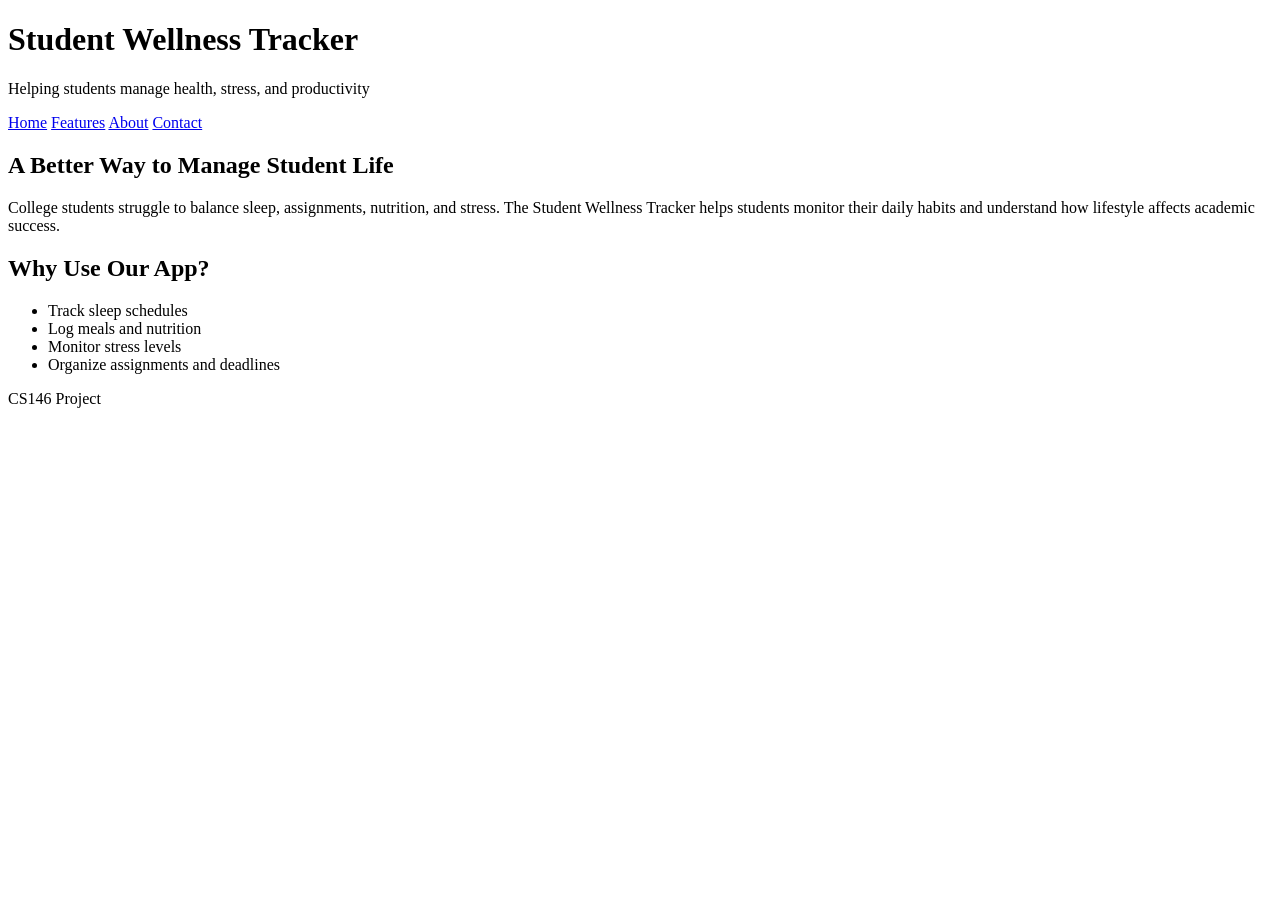
==== index.html @ 97828721 "Added homepage layout and navigation (#2)" ====
<!DOCTYPE html>
<html lang="en">
<head>
<meta charset="UTF-8">
<meta name="viewport" content="width=device-width, initial-scale=1.0">
<title>Student Wellness Tracker</title>
<link rel="stylesheet" href="css/style.css">
</head>

<body>

<header>
<h1>Student Wellness Tracker</h1>
<p>Helping students manage health, stress, and productivity</p>
</header>

<nav>
<a href="index.html">Home</a>
<a href="features.html">Features</a>
<a href="about.html">About</a>
<a href="contact.html">Contact</a>
</nav>

<main>

<section>
<h2>A Better Way to Manage Student Life</h2>
<p>
College students struggle to balance sleep, assignments, nutrition,
and stress. The Student Wellness Tracker helps students monitor
their daily habits and understand how lifestyle affects academic success.
</p>
</section>

<section>
<h2>Why Use Our App?</h2>

<ul>
<li>Track sleep schedules</li>
<li>Log meals and nutrition</li>
<li>Monitor stress levels</li>
<li>Organize assignments and deadlines</li>
</ul>

</section>

</main>

<footer>
<p>CS146 Project</p>
</footer>

</body>
</html>
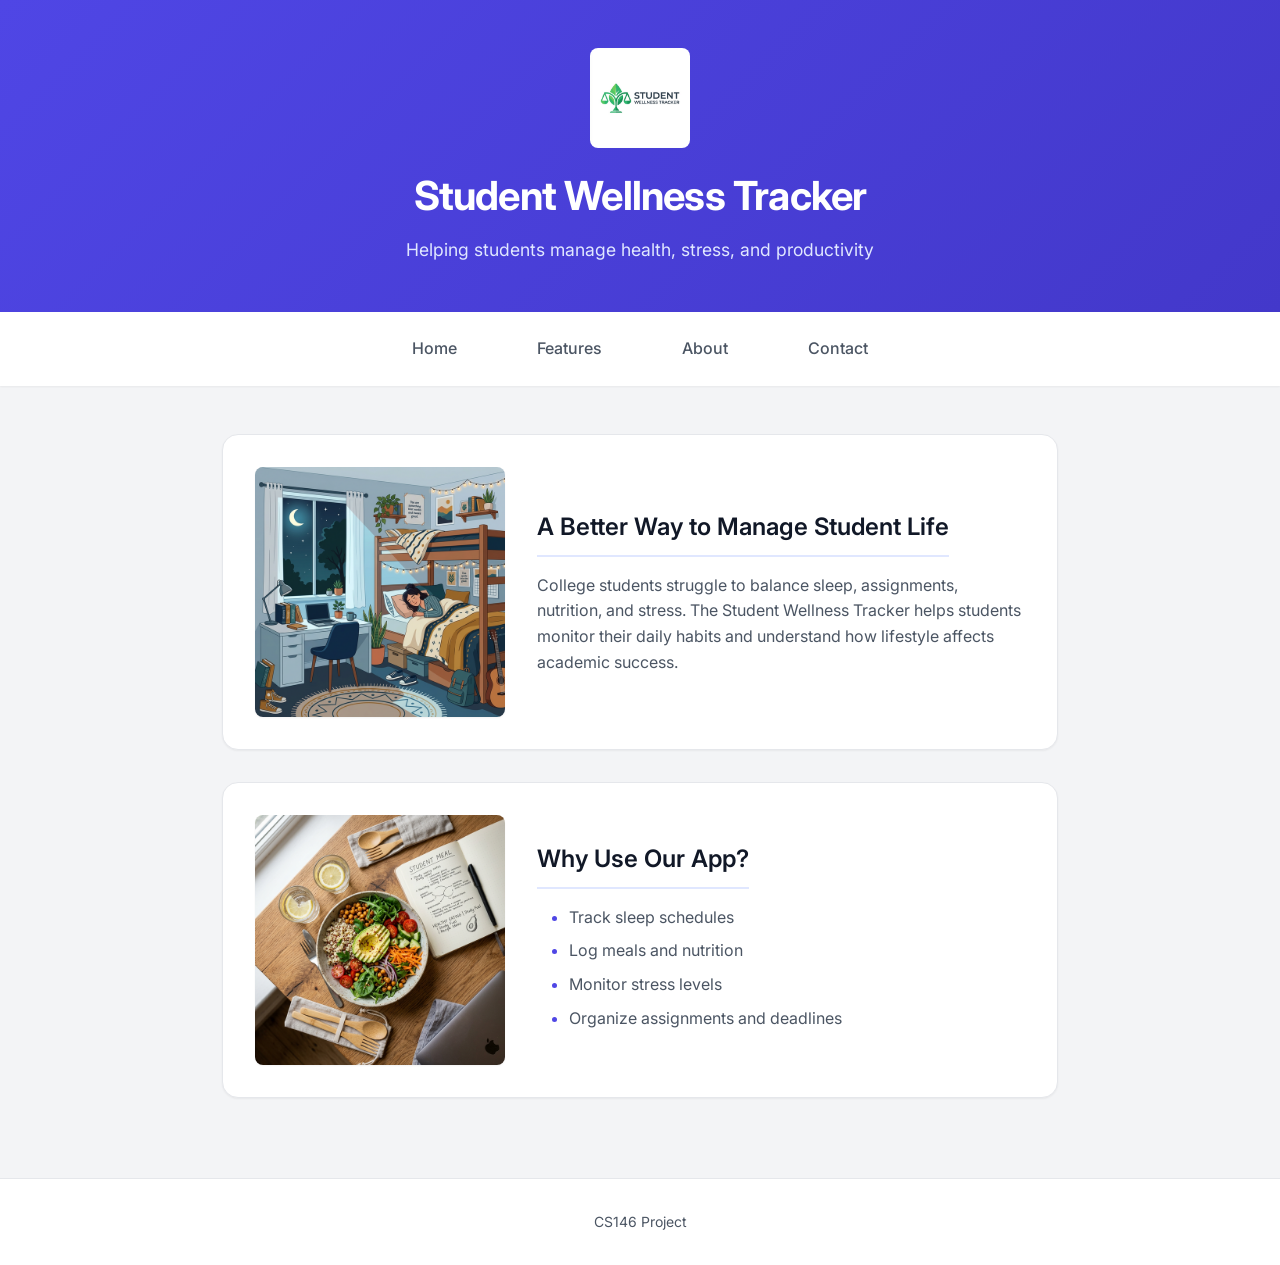
==== commit 291213e3: "Add wellness logo and healthy activity images" ====
--- a/index.html
+++ b/index.html
@@ -10,6 +10,7 @@
 <body>
 
 <header>
+<img src="images/logo.png" alt="Student Wellness Tracker Logo" class="logo">
 <h1>Student Wellness Tracker</h1>
 <p>Helping students manage health, stress, and productivity</p>
 </header>
@@ -24,15 +25,20 @@
 <main>
 
 <section>
+<img src="images/student_sleeping.png" alt="Student Sleeping" class="feature-image">
+<div class="section-content">
 <h2>A Better Way to Manage Student Life</h2>
 <p>
 College students struggle to balance sleep, assignments, nutrition,
 and stress. The Student Wellness Tracker helps students monitor
 their daily habits and understand how lifestyle affects academic success.
 </p>
+</div>
 </section>
 
 <section>
+<img src="images/healthy_food.png" alt="Healthy Student Meal" class="feature-image">
+<div class="section-content">
 <h2>Why Use Our App?</h2>
 
 <ul>
@@ -41,7 +47,7 @@
 <li>Monitor stress levels</li>
 <li>Organize assignments and deadlines</li>
 </ul>
-
+</div>
 </section>
 
 </main>
--- a/css/style.css
+++ b/css/style.css
@@ -0,0 +1,256 @@
+@import url('https://fonts.googleapis.com/css2?family=Inter:wght@400;500;600;700&display=swap');
+
+:root {
+  /* Colors */
+  --primary: #4F46E5;
+  --primary-hover: #4338CA;
+  --primary-light: #E0E7FF;
+  --surface: #FFFFFF;
+  --background: #F3F4F6;
+  --text-primary: #111827;
+  --text-secondary: #4B5563;
+  --border: #E5E7EB;
+
+  /* Spacing */
+  --space-sm: 0.5rem;
+  --space-md: 1rem;
+  --space-lg: 1.5rem;
+  --space-xl: 2rem;
+  --space-2xl: 3rem;
+
+  /* Shadows */
+  --shadow-sm: 0 1px 2px 0 rgb(0 0 0 / 0.05);
+  --shadow-md: 0 4px 6px -1px rgb(0 0 0 / 0.1), 0 2px 4px -2px rgb(0 0 0 / 0.1);
+  --shadow-lg: 0 10px 15px -3px rgb(0 0 0 / 0.1), 0 4px 6px -4px rgb(0 0 0 / 0.1);
+
+  /* Border Radius */
+  --radius-md: 0.5rem;
+  --radius-lg: 1rem;
+}
+
+* {
+  box-sizing: border-box;
+  margin: 0;
+  padding: 0;
+}
+
+body {
+  font-family: 'Inter', system-ui, -apple-system, sans-serif;
+  font-size: 16px;
+  line-height: 1.6;
+  color: var(--text-primary);
+  background-color: var(--background);
+  min-height: 100vh;
+  display: flex;
+  flex-direction: column;
+}
+
+/* Images */
+img {
+  max-width: 100%;
+  height: auto;
+  display: block;
+}
+
+/* Header */
+.logo {
+  max-width: 100px;
+  height: auto;
+  margin: 0 auto var(--space-md);
+  display: block;
+  border-radius: var(--radius-md);
+}
+
+header {
+  background: linear-gradient(135deg, var(--primary) 0%, var(--primary-hover) 100%);
+  color: white;
+  padding: var(--space-2xl) var(--space-xl);
+  text-align: center;
+  box-shadow: var(--shadow-md);
+}
+
+header h1 {
+  font-size: 2.5rem;
+  font-weight: 700;
+  margin-bottom: var(--space-sm);
+  letter-spacing: -0.02em;
+}
+
+header p {
+  font-size: 1.1rem;
+  color: var(--primary-light);
+  font-weight: 400;
+  max-width: 600px;
+  margin: 0 auto;
+}
+
+/* Navigation */
+nav {
+  background-color: var(--surface);
+  padding: var(--space-md) var(--space-xl);
+  text-align: center;
+  box-shadow: var(--shadow-sm);
+  position: sticky;
+  top: 0;
+  z-index: 10;
+  display: flex;
+  justify-content: center;
+  gap: var(--space-2xl);
+}
+
+nav a {
+  color: var(--text-secondary);
+  text-decoration: none;
+  font-size: 1rem;
+  font-weight: 500;
+  transition: all 0.2s ease;
+  padding: var(--space-sm) var(--space-md);
+  border-radius: var(--radius-md);
+}
+
+nav a:hover {
+  color: var(--primary);
+  background-color: var(--primary-light);
+}
+
+/* Main Content */
+main {
+  flex: 1;
+  width: 100%;
+  max-width: 900px;
+  margin: var(--space-2xl) auto;
+  padding: 0 var(--space-xl);
+}
+
+main section {
+  background-color: var(--surface);
+  border: 1px solid var(--border);
+  border-radius: var(--radius-lg);
+  padding: var(--space-xl);
+  margin-bottom: var(--space-xl);
+  box-shadow: var(--shadow-sm);
+  transition: transform 0.2s ease, box-shadow 0.2s ease;
+  display: flex;
+  align-items: center;
+  gap: var(--space-xl);
+}
+
+.feature-image {
+  flex: 0 0 250px;
+  width: 250px;
+  height: 250px;
+  object-fit: cover;
+  border-radius: var(--radius-md);
+  box-shadow: var(--shadow-sm);
+}
+
+.section-content {
+  flex: 1;
+}
+
+main section:hover {
+  transform: translateY(-2px);
+  box-shadow: var(--shadow-md);
+}
+
+main h2 {
+  font-size: 1.5rem;
+  font-weight: 600;
+  color: var(--text-primary);
+  margin-bottom: var(--space-md);
+  border-bottom: 2px solid var(--primary-light);
+  padding-bottom: var(--space-sm);
+  display: inline-block;
+}
+
+main p {
+  color: var(--text-secondary);
+  margin-bottom: var(--space-md);
+}
+
+main p:last-child {
+  margin-bottom: 0;
+}
+
+main ul {
+  padding-left: var(--space-xl);
+  color: var(--text-secondary);
+}
+
+main ul li {
+  margin-bottom: var(--space-sm);
+  position: relative;
+}
+
+main ul li::marker {
+  color: var(--primary);
+}
+
+/* Footer */
+footer {
+  background-color: var(--surface);
+  color: var(--text-secondary);
+  text-align: center;
+  padding: var(--space-xl);
+  font-size: 0.875rem;
+  border-top: 1px solid var(--border);
+  margin-top: auto;
+}
+
+/* Media Queries for Tablet/Mobile (Issue #5) */
+@media (max-width: 768px) {
+  header {
+    padding: var(--space-xl) var(--space-md);
+  }
+
+  header h1 {
+    font-size: 2rem;
+  }
+
+  nav {
+    flex-wrap: wrap;
+    gap: var(--space-sm);
+    padding: var(--space-sm);
+  }
+
+  nav a {
+    flex: 1 1 auto;
+    font-size: 0.9rem;
+    padding: var(--space-sm);
+    text-align: center;
+  }
+
+  main {
+    margin: var(--space-xl) auto;
+    padding: 0 var(--space-md);
+  }
+
+  main section {
+    padding: var(--space-lg);
+    margin-bottom: var(--space-lg);
+    flex-direction: column;
+    text-align: center;
+  }
+
+  .feature-image {
+    width: 100%;
+    height: 200px;
+    flex: auto;
+  }
+}
+
+@media (max-width: 480px) {
+  header h1 {
+    font-size: 1.75rem;
+  }
+
+  nav {
+    flex-direction: column;
+    gap: 0;
+  }
+
+  nav a {
+    width: 100%;
+    padding: var(--space-sm) 0;
+  }
+}
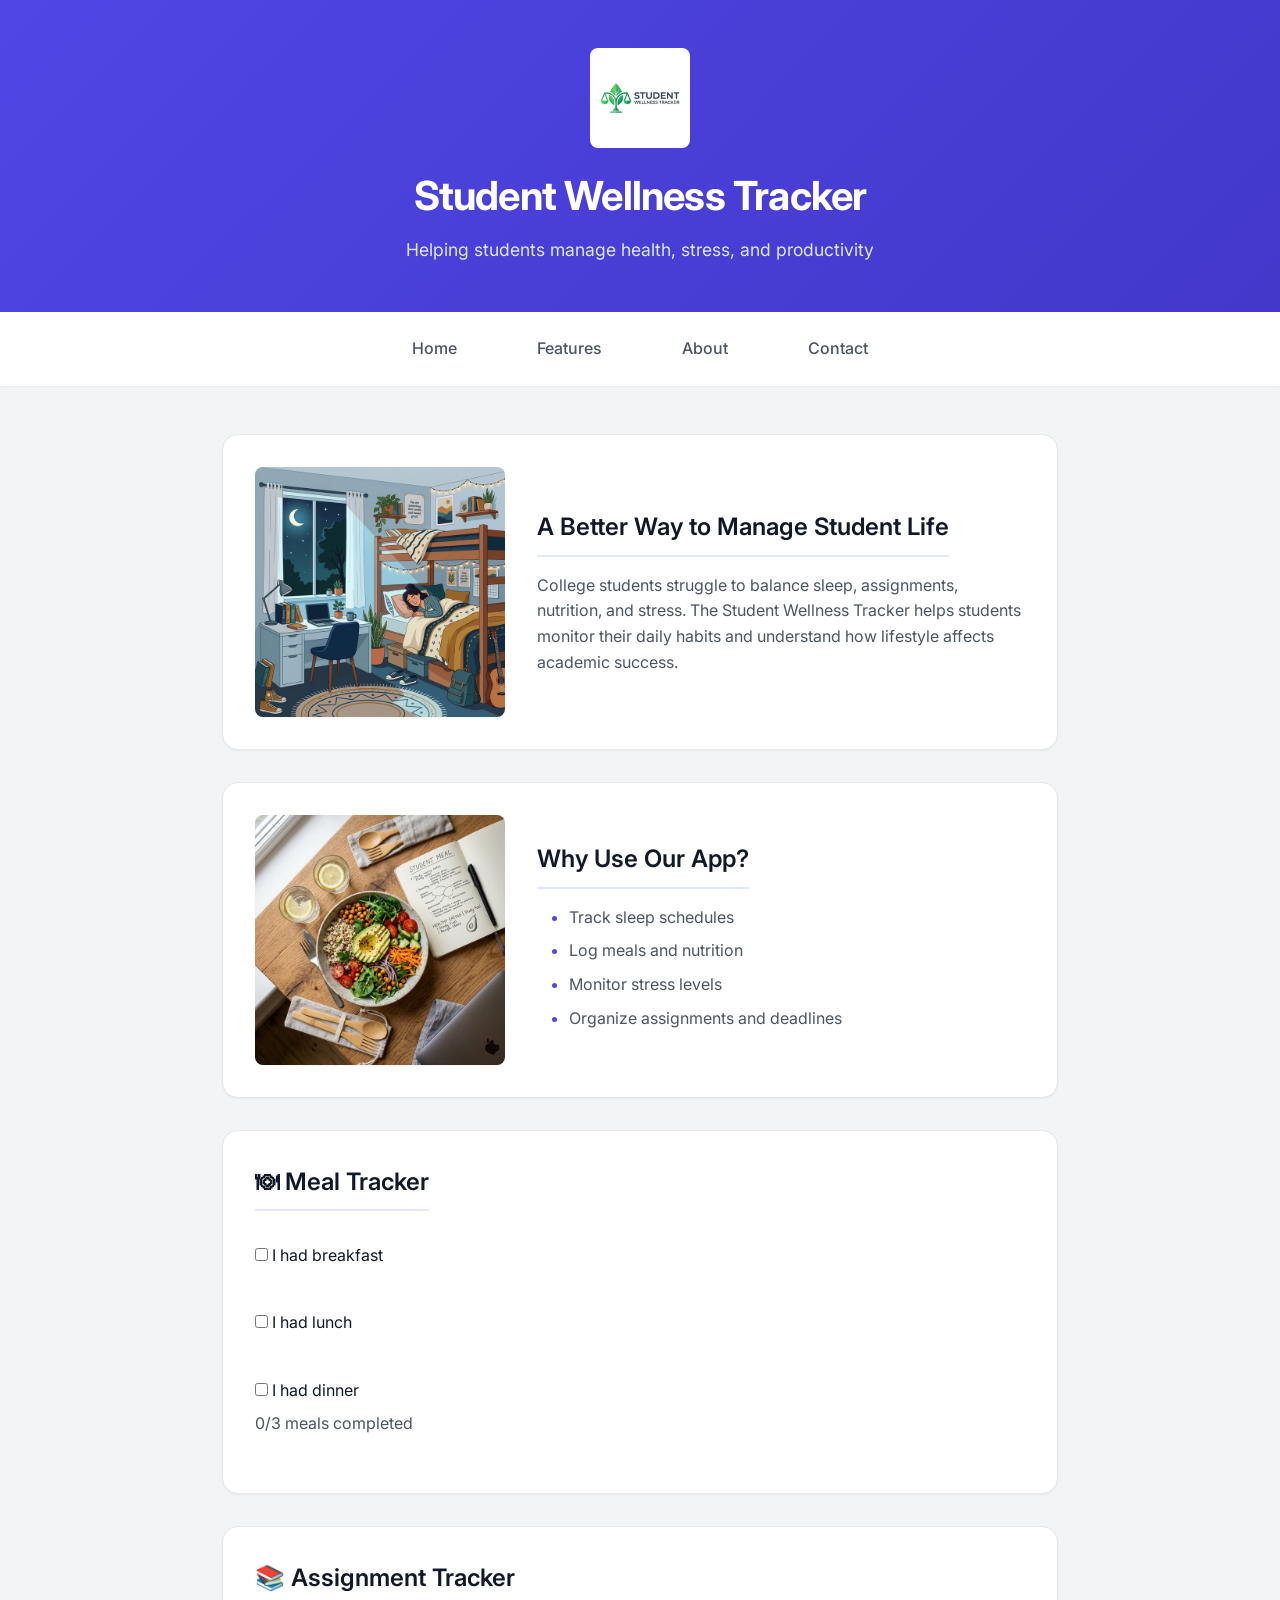
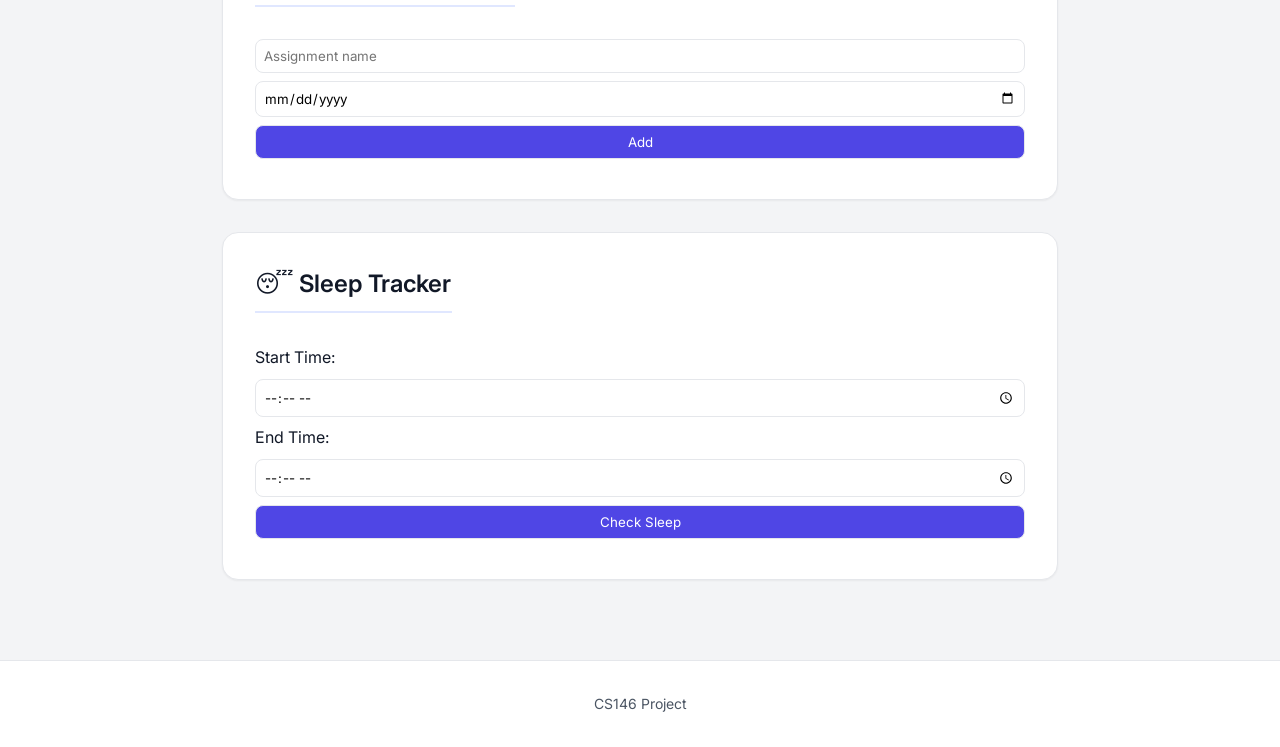
==== commit e33b3b9f: "updated wellness tracker" ====
--- a/index.html
+++ b/index.html
@@ -49,12 +49,62 @@
 </ul>
 </div>
 </section>
+<!-- ---------------- WELLNESS TRACKERS ---------------- -->
+
+<section>
+  <div class="section-content">
+    <h2>🍽 Meal Tracker</h2>
+
+    <div class="tracker-box">
+      <label><input type="checkbox" class="meal-check"> I had breakfast</label><br>
+      <label><input type="checkbox" class="meal-check"> I had lunch</label><br>
+      <label><input type="checkbox" class="meal-check"> I had dinner</label>
+
+      <p id="mealProgress">0/3 meals completed</p>
+      <p id="mealCongrats" class="success-msg"></p>
+    </div>
+  </div>
+</section>
+
+
+<section>
+  <div class="section-content">
+    <h2>📚 Assignment Tracker</h2>
+
+    <div class="tracker-box">
+      <input type="text" id="assignmentName" placeholder="Assignment name">
+      <input type="date" id="assignmentDate">
+      <button id="addAssignment">Add</button>
+
+      <ul id="assignmentList"></ul>
+    </div>
+  </div>
+</section>
+
+
+<section>
+  <div class="section-content">
+    <h2>😴 Sleep Tracker</h2>
+
+    <div class="tracker-box">
+      <label>Start Time:</label>
+      <input type="time" id="sleepStart">
+
+      <label>End Time:</label>
+      <input type="time" id="sleepEnd">
+
+      <button id="checkSleep">Check Sleep</button>
+
+      <p id="sleepResult"></p>
+    </div>
+  </div>
+</section>
 
 </main>
 
 <footer>
 <p>CS146 Project</p>
 </footer>
-
+<script src="main.js"></script>
 </body>
 </html>
--- a/css/style.css
+++ b/css/style.css
@@ -253,4 +253,49 @@
     width: 100%;
     padding: var(--space-sm) 0;
   }
+}
+.tracker-box {
+  margin-top: var(--space-md);
+  display: flex;
+  flex-direction: column;
+  gap: var(--space-sm);
+}
+
+.tracker-box input,
+.tracker-box button {
+  padding: var(--space-sm);
+  border: 1px solid var(--border);
+  border-radius: var(--radius-md);
+  font-family: inherit;
+}
+
+.tracker-box button {
+  background-color: var(--primary);
+  color: white;
+  cursor: pointer;
+  transition: background 0.2s ease;
+}
+
+.tracker-box button:hover {
+  background-color: var(--primary-hover);
+}
+
+.success-msg {
+  color: green;
+  font-weight: 500;
+}
+
+#assignmentList {
+  list-style: none;
+  padding-left: 0;
+}
+
+#assignmentList li {
+  display: flex;
+  justify-content: space-between;
+  align-items: center;
+  padding: var(--space-sm);
+  border: 1px solid var(--border);
+  border-radius: var(--radius-md);
+  margin-top: var(--space-sm);
 }
